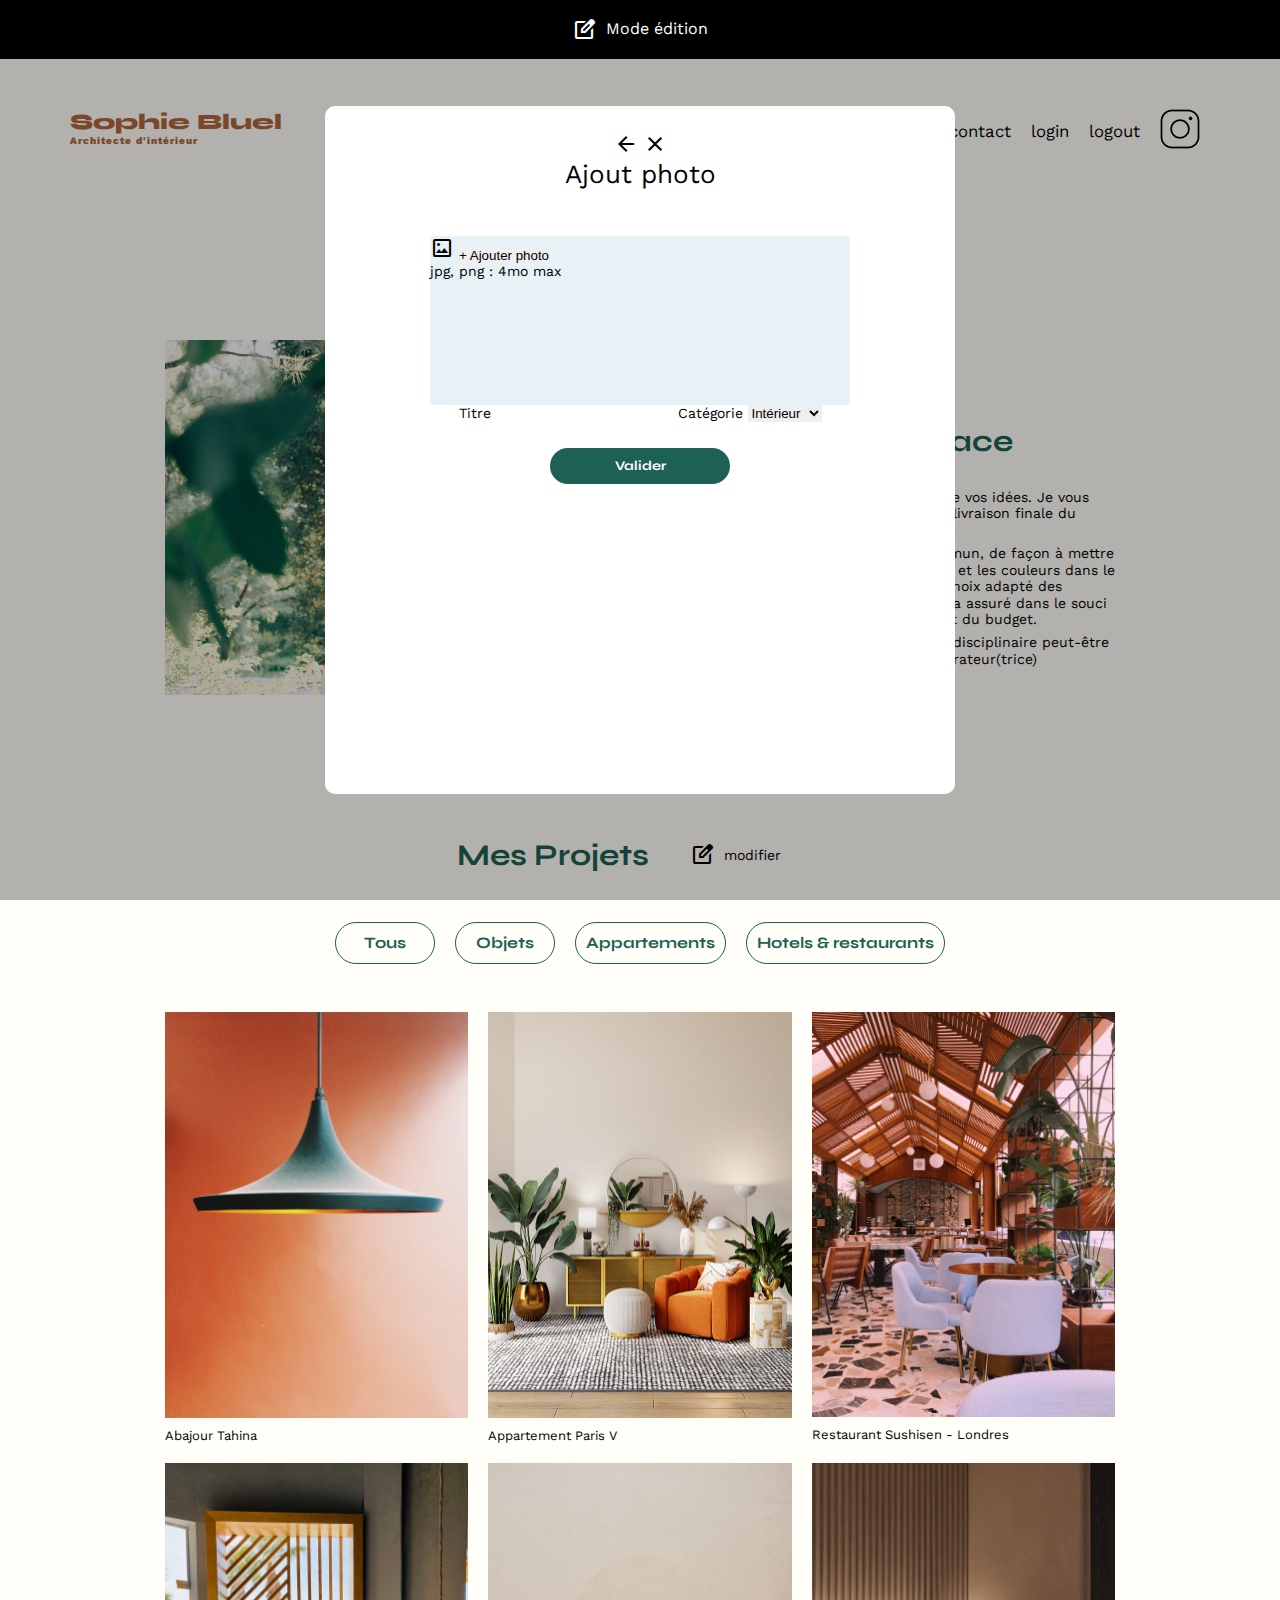
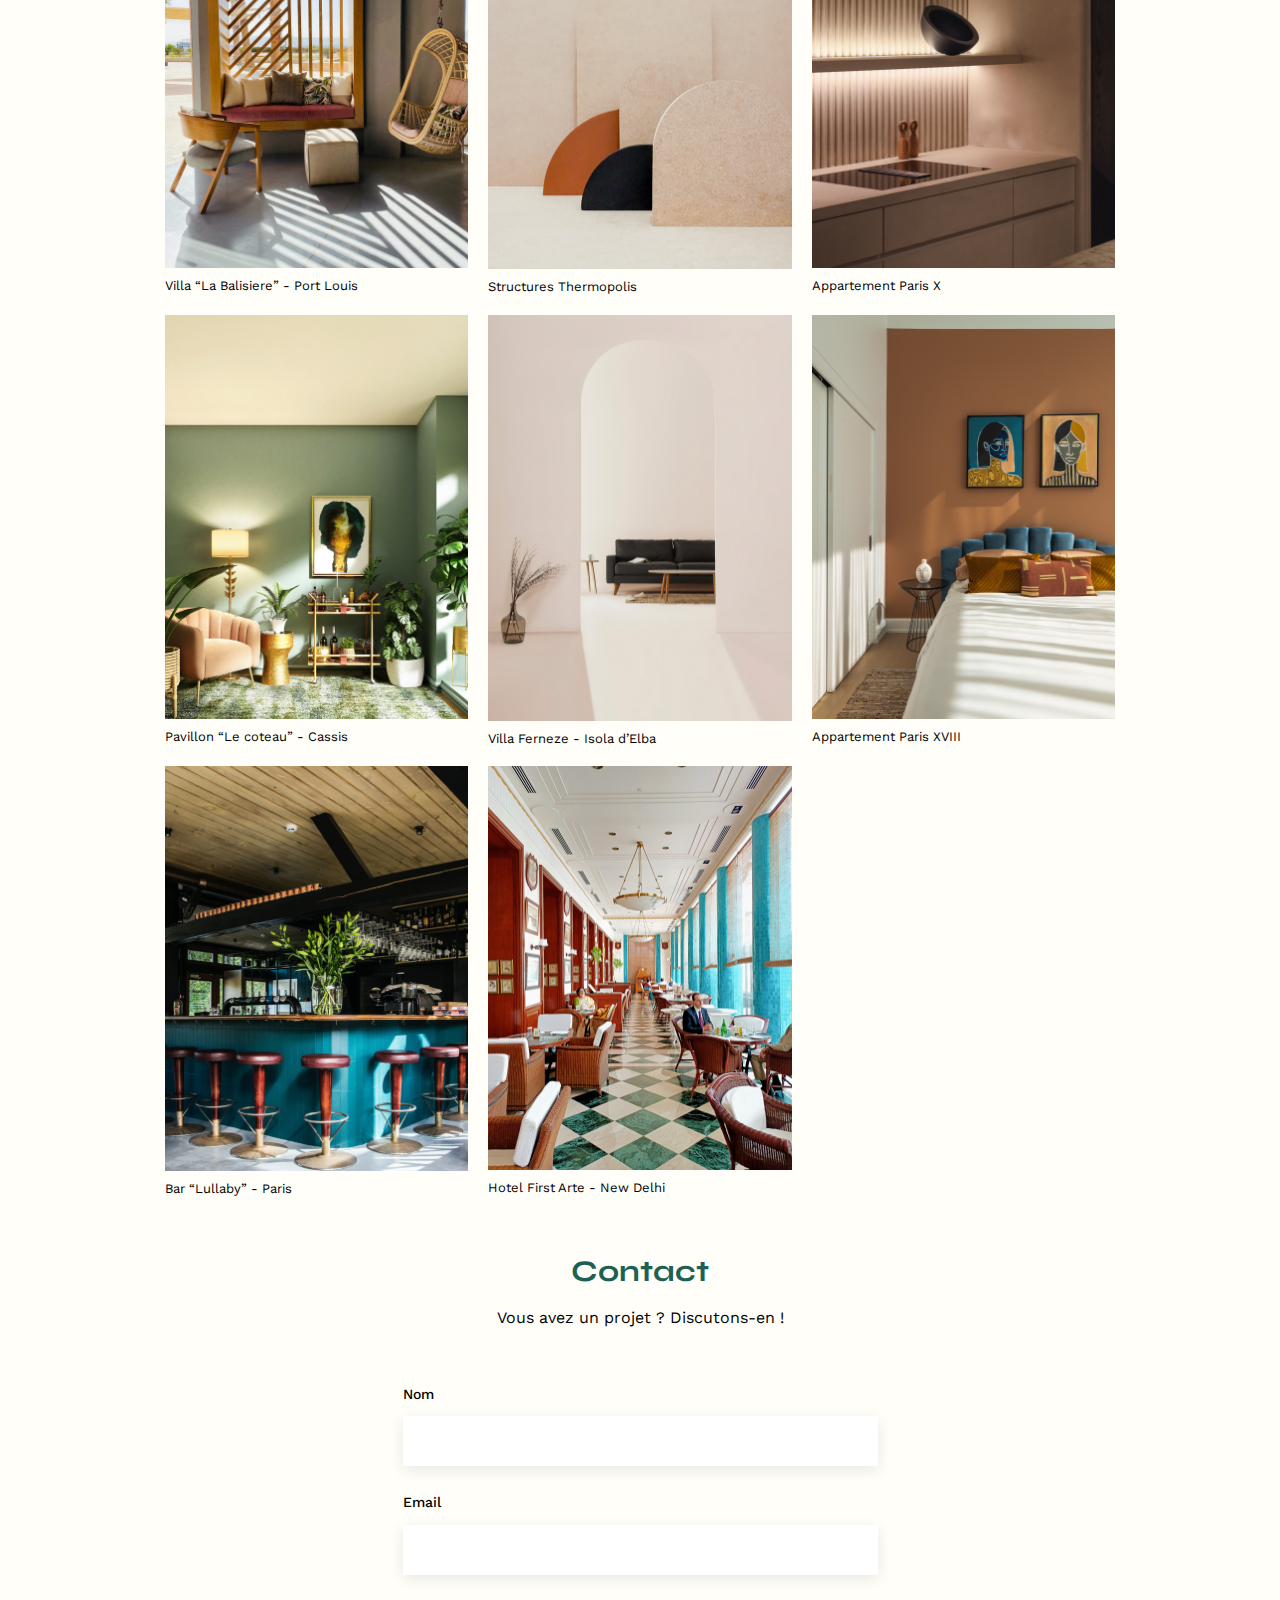
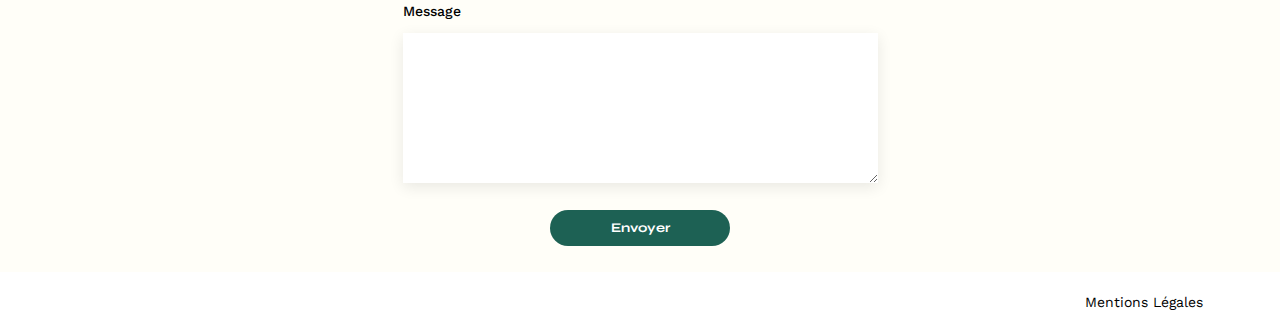
==== FrontEnd/index.html @ 37e657a3 "update html architecture with some css" ====
<!DOCTYPE html>
<html lang="fr">
  <head>
    <meta charset="UTF-8" />
    <title>Sophie Bluel - Architecte d'intérieur</title>
    <meta name="viewport" content="width=device-width, initial-scale=1.0" />
    <link rel="preconnect" href="https://fonts.googleapis.com" />
    <link rel="preconnect" href="https://fonts.gstatic.com" crossorigin />
    <head>
      <link
        href="https://fonts.googleapis.com/css2?family=Material+Symbols+Outlined"
        rel="stylesheet"
      />
    </head>

    <link
      href="https://fonts.googleapis.com/css2?family=Syne:wght@700;800&family=Work+Sans&display=swap"
      rel="stylesheet"
    />

    <meta name="description" content="" />
    <link rel="stylesheet" href="./assets/css/index.css" />
    <script src="./assets/js/app.js" defer></script>
  </head>
  <body>
    <div class="login barModeUpdate">
      <span class="material-symbols-outlined"> edit_square </span>
      <p>Mode édition</p>
    </div>
    <header>
      <h1>Sophie Bluel <span>Architecte d'intérieur</span></h1>
      <nav>
        <ul>
          <li><a href="#portfolio">projets</a></li>
          <li><a href="#contact">contact</a></li>
          <li><a href="/login.html">login</a></li>
          <li class="login"><a href="#">logout</a></li>
          <li><img src="./assets/icons/instagram.png" alt="Instagram" /></li>
        </ul>
      </nav>
    </header>

    <main>
      <section id="introduction">
        <figure>
          <img src="./assets/images/sophie-bluel.png" alt="" />
        </figure>
        <article>
          <h2>Designer d'espace</h2>
          <p>
            Je raconte votre histoire, je valorise vos idées. Je vous accompagne
            de la conception à la livraison finale du chantier.
          </p>
          <p>
            Chaque projet sera étudié en commun, de façon à mettre en valeur les
            volumes, les matières et les couleurs dans le respect de l’esprit
            des lieux et le choix adapté des matériaux. Le suivi du chantier
            sera assuré dans le souci du détail, le respect du planning et du
            budget.
          </p>
          <p>
            En cas de besoin, une équipe pluridisciplinaire peut-être constituée
            : architecte DPLG, décorateur(trice)
          </p>
        </article>
      </section>
      <section id="portfolio">
        <div class="portfolioTitle">
          <h2>Mes Projets</h2>
          <span class="material-symbols-outlined login"> edit_square </span>
          <p class="editProject login">modifier</p>
        </div>
        <div class="filterContainer">
          <button class="btn">Tous</button>
          <button class="btn">Objets</button>
          <button class="btn">Appartements</button>
          <button class="btn">Hotels & restaurants</button>
        </div>
        <div class="gallery">
          <div class="galleryCard">
            <figure>
              <img
                src="assets/images/abajour-tahina.png"
                alt="Abajour Tahina"
              />
              <figcaption>Abajour Tahina</figcaption>
            </figure>
          </div>
          <div class="galleryCard">
            <figure>
              <img
                src="assets/images/appartement-paris-v.png"
                alt="Appartement Paris V"
              />
              <figcaption>Appartement Paris V</figcaption>
            </figure>
          </div>
          <div class="galleryCard">
            <figure>
              <img
                src="assets/images/restaurant-sushisen-londres.png"
                alt="Restaurant Sushisen - Londres"
              />
              <figcaption>Restaurant Sushisen - Londres</figcaption>
            </figure>
          </div>
          <div class="galleryCard">
            <figure>
              <img
                src="assets/images/la-balisiere.png"
                alt="Villa “La Balisiere” - Port Louis"
              />
              <figcaption>Villa “La Balisiere” - Port Louis</figcaption>
            </figure>
          </div>
          <div class="galleryCard">
            <figure>
              <img
                src="assets/images/structures-thermopolis.png"
                alt="Structures Thermopolis"
              />
              <figcaption>Structures Thermopolis</figcaption>
            </figure>
          </div>
          <div class="galleryCard">
            <figure>
              <img
                src="assets/images/appartement-paris-x.png"
                alt="Appartement Paris X"
              />
              <figcaption>Appartement Paris X</figcaption>
            </figure>
          </div>
          <div class="galleryCard">
            <figure>
              <img
                src="assets/images/le-coteau-cassis.png"
                alt="Pavillon “Le coteau” - Cassis"
              />
              <figcaption>Pavillon “Le coteau” - Cassis</figcaption>
            </figure>
          </div>
          <div class="galleryCard">
            <figure>
              <img
                src="assets/images/villa-ferneze.png"
                alt="Villa Ferneze - Isola d’Elba"
              />
              <figcaption>Villa Ferneze - Isola d’Elba</figcaption>
            </figure>
          </div>
          <div class="galleryCard">
            <figure>
              <img
                src="assets/images/appartement-paris-xviii.png"
                alt="Appartement Paris XVIII"
              />
              <figcaption>Appartement Paris XVIII</figcaption>
            </figure>
          </div>
          <div class="galleryCard">
            <figure>
              <img
                src="assets/images/bar-lullaby-paris.png"
                alt="Bar “Lullaby” - Paris"
              />
              <figcaption>Bar “Lullaby” - Paris</figcaption>
            </figure>
          </div>
          <div class="galleryCard">
            <figure>
              <img
                src="assets/images/hotel-first-arte-new-delhi.png"
                alt="Hotel First Arte - New Delhi"
              />
              <figcaption>Hotel First Arte - New Delhi</figcaption>
            </figure>
          </div>
        </div>
      </section>
      <section id="contact">
        <h2>Contact</h2>
        <p>Vous avez un projet ? Discutons-en !</p>
        <form action="#" method="post">
          <label for="name">Nom</label>
          <input type="text" name="name" id="name" />
          <label for="email">Email</label>
          <input type="email" name="email" id="email" />
          <label for="message">Message</label>
          <textarea name="message" id="message" cols="30" rows="10"></textarea>
          <button type="submit" class="btnPrimary">Envoyer</button>
        </form>
      </section>

      <div class="modal">
        <!--  
        <div class="showData">
          <span class="material-symbols-outlined closeIcon"> close </span>
          <h2>Galerie photo</h2>
          <div class="projectImgContainer">
            <div class="project">
              <img
                src="assets/images/abajour-tahina.png"
                alt="Abajour Tahina"
              />
              <span class="material-symbols-outlined deleteIcon"> delete </span>
            </div>
            <div class="project">
              <img
                src="assets/images/appartement-paris-v.png"
                alt="Abajour Tahina"
              />
              <span class="material-symbols-outlined deleteIcon"> delete </span>
            </div>
            <div class="project">
              <img
                src="assets/images/appartement-paris-x.png"
                alt="Abajour Tahina"
              />
              <span class="material-symbols-outlined deleteIcon"> delete </span>
            </div>
            <div class="project">
              <img
                src="assets/images/appartement-paris-xviii.png"
                alt="Abajour Tahina"
              />
              <span class="material-symbols-outlined deleteIcon"> delete </span>
            </div>
            <div class="project">
              <img
                src="assets/images/bar-lullaby-paris.png"
                alt="Abajour Tahina"
              />
              <span class="material-symbols-outlined deleteIcon"> delete </span>
            </div>
            <div class="project">
              <img
                src="assets/images/hotel-first-arte-new-delhi.png"
                alt="Abajour Tahina"
              />
              <span class="material-symbols-outlined deleteIcon"> delete </span>
            </div>
            <div class="project">
              <img
                src="assets/images/le-coteau-cassis.png"
                alt="Abajour Tahina"
              />
              <span class="material-symbols-outlined deleteIcon"> delete </span>
            </div>
            <div class="project">
              <img
                src="assets/images/restaurant-sushisen-londres.png"
                alt="Abajour Tahina"
              />
              <span class="material-symbols-outlined deleteIcon"> delete </span>
            </div>
            <div class="project">
              <img
                src="assets/images/structures-thermopolis.png"
                alt="Abajour Tahina"
              />
              <span class="material-symbols-outlined deleteIcon"> delete </span>
            </div>
         
            <div class="project">
              <img
                src="assets/images/villa-ferneze.png"
                alt="Abajour Tahina"
              />
              <span class="material-symbols-outlined deleteIcon"> delete </span>
            </div>
            <div class="project">
              <img
                src="assets/images/la-balisiere.png"
                alt="Abajour Tahina"
              />
              <span class="material-symbols-outlined deleteIcon"> delete </span>
            </div>
       
         
       
       


          </div>
          <button class="btnPrimary">Ajouter une photo</button>

        </div>
        -->
        <div class="showData">
          <div class="iconContainer">
            <span class="material-symbols-outlined"> arrow_back </span>
            <span class="material-symbols-outlined closeIcon"> close </span>
          </div>
          <h2>Ajout photo</h2>
          <div class="photoUpload">
            <span class="material-symbols-outlined"> imagesmode </span>
            <button type="button">+ Ajouter photo</button>
            <p>jpg, png : 4mo max</p>
          </div>
          <form action="#">
            <label for="title">Titre</label>
            <input type="text" name="title" id="title" />
            <label for="category">Catégorie</label>
            <select name="category" id="category">
              <option value="interieur">Intérieur</option>
              <option value="exterieur">Extérieur</option>
            </select>
          </form>

          <button class="btnPrimary">Valider</button>
        </div>
      </div>
    </main>

    <footer>
      <nav>
        <ul>
          <li>Mentions Légales</li>
        </ul>
      </nav>
    </footer>
  </body>
</html>
---- FrontEnd/assets/css/index.css ----
* {
  box-sizing: border-box;
  margin: 0;
  padding: 0;
  text-decoration: none;
  border: none;
}

/* Style de scrollbar */
::-webkit-scrollbar {
  width: 10px;
  height: 10px;
}

::-webkit-scrollbar-thumb {
  background: #929496;
  border-radius: 10px;
}

::-webkit-scrollbar-thumb:hover {
  background: #6e7072;
}

html {
  scroll-behavior: smooth;
  background-color: #fffef8;
}

a {
  color: black;
}

a,
button,
li,
.editProject,
.closeIcon,
.deleteIcon,
input[type="button"],
input[type="submit"] {
  cursor: pointer;
}

ol,
ul {
  list-style: none;
}

body {
  max-width: 1440px;
  font-family: "Work Sans";
  font-size: 14px;
  display: flex;
  justify-content: space-between;
  flex-direction: column;
  align-items: center;
  max-width: 100vw;
  overflow-x: hidden;
}

.barModeUpdate {
  width: 1440px;
  background-color: black;
  height: 59px;
  color: white;
  display: flex;
  align-items: center;
  justify-content: center;
  gap: 10px;
  position: relative;
  z-index: 101;
}

.barModeUpdate p {
  font-size: 16px;
  font-weight: 400;
  line-height: 18.77px;
}

header {
  max-width: 1140px;
  width: 100%;
  height: 42px;
  display: flex;
  justify-content: space-between;
  margin: 50px auto;
}

header h1 {
  display: flex;
  flex-direction: column;
  font-family: "Syne";
  font-size: 22px;
  font-weight: 800;
  color: #b1663c;
}

header h1 > span {
  font-family: "Work Sans";
  font-size: 10px;
  letter-spacing: 0.1em;
}

h2 {
  font-family: "Syne";
  font-weight: 700;
  font-size: 30px;
  color: #1d6154;
}

header nav ul {
  display: flex;
  align-items: center;
  list-style-type: none;
}

header nav li {
  padding: 0 10px;
  font-size: 1.2em;
}

li:hover {
  color: #b1663c;
}

main {
  max-width: 950px;
  margin: 0 auto;
  margin-top: 139px;
}

#introduction {
  display: flex;
  justify-content: space-between;
  align-items: center;
  gap: 20px;
}

#introduction figure {
  width: 474px;
}

#introduction img {
  width: 100%;
}

#introduction article {
  max-width: 404px;
  height: 192px;
}

#introduction h2 {
  margin-bottom: 1em;
}

#introduction p {
  margin-bottom: 0.5em;
  font-size: 14px;
  font-weight: 400;
  line-height: 16.42px;
}

#portfolio {
  margin-top: 139px;
}

.portfolioTitle {
  display: flex;
  justify-content: center;
  align-items: center;
  gap: 10px;
  margin-bottom: 51px;
}

.portfolioTitle p {
  font-size: 14px;
  font-weight: 400;
  line-height: 16.42px;
  width: 100px;
  height: max-content;
}

.portfolioTitle span {
  margin-left: 31px;
}

#portfolio h2 {
  text-align: center;
}

.filterContainer {
  width: 100%;
  height: 38px;
  margin-bottom: 50px;
  display: flex;
  justify-content: center;
  align-items: center;
}

.btn {
  min-width: 100px;
  min-height: 100%;
  padding: 10px;
  margin: 0 10px;
  border-radius: 60px;
  border: 1px solid #1d6154;
  background-color: transparent;
  color: #1d6154;
  font-family: Syne;
  font-size: 16px;
  font-weight: 700;
  line-height: 19.2px;
  transition: all 0.3s ease;
}

.btn:hover {
  background-color: #1d6154;
  color: white;
}

.gallery {
  width: 100%;
  display: flex;
  justify-content: flex-start;
  flex-wrap: wrap;
  gap: 20px;
}

.galleryCard {
  max-width: calc((100% - 40px) / 3);
  height: 100%;
  flex: 1 1 1;
}

.galleryCard figcaption {
  font-size: 13px;
  font-weight: 400;
  line-height: 15.25px;
  text-align: left;
  margin-top: 7px;
}

.gallery img {
  width: 100%;
  height: 100%;
}

#contact {
  width: 50%;
  margin: 0px auto;
  margin-top: 57px;
}

#contact > * {
  text-align: center;
}

#contact h2 {
  margin-bottom: 20px;
}

#contact p {
  font-size: 16px;
  font-weight: 400;
  line-height: 18.77px;
}

#contact form {
  text-align: left;
  margin-top: 30px;
  display: flex;
  flex-direction: column;
}

#contact input {
  height: 50px;
  font-size: 1.2em;
  border: none;
  box-shadow: 0px 4px 14px rgba(0, 0, 0, 0.09);
}

#contact label {
  margin: 2em 0 1em 0;
  font-size: 14px;
  font-weight: 500;
  line-height: 16.42px;
}

#contact textarea {
  border: none;
  box-shadow: 0px 4px 14px rgba(0, 0, 0, 0.09);
}

.btnPrimary {
  font-family: "Syne";
  font-weight: 700;
  color: white;
  background-color: #1d6154;
  margin: 2em auto;
  width: 180px;
  height: 36px;
  text-align: center;
  border-radius: 60px;
}

.btnPrimary:hover {
  background-color: #0e2f28;
}

.modal {
  position: fixed;
  top: 0;
  left: 0;
  width: 100%;
  height: 100%;
  display: flex;
  justify-content: center;
  align-items: center;
  background: #0000004d;
  z-index: 100;
}

.showData {
  padding: 26px 30px;
  width: 630px;
  height: 688px;
  border-radius: 10px;
  background: #ffffff;
  display: flex;
  flex-direction: column;
  align-items: center;
}

.showData .closeIcon {
  align-self: flex-end;
  transition: all 0.3s ease;
}

.showData .closeIcon:hover {
  color: red;
  scale: 1.2;
}

.showData h2 {
  font-family: "Work Sans";
  font-size: 26px;
  font-weight: 400;
  line-height: 30.5px;
  color: #000000;
  margin-bottom: 46px;
}

.projectImgContainer {
  padding: 10px;
  max-width: 420px;
  height: 70%;
  display: flex;
  flex-wrap: wrap;
  gap: 9px;
  overflow-y: scroll;
  border-bottom: 1px solid #b3b3b3;
  padding-bottom: 38px;
}

.project {
  flex: 1 1 calc((100% - 36px) / 5);
  max-width: 76px;
  min-width: 65px;
  height: 102px;
  margin-bottom: 29px;
  position: relative;
}

.project img {
  width: 100%;
  height: 100%;

  object-fit: cover;
}

.deleteIcon {
  position: absolute;
  top: 6px;
  right: 5px;
  background-color: black;
  color: white;
  border-radius: 2px;
}

.deleteIcon:hover {
  color: red;
}
.photoUpload {
  width: 420px;
  height: 169px;
  border-radius: 3px;
  background: #e8f1f6;
}













footer {
  max-width: 1440px;
  width: 100%;
  height: 60px;
  background-color: #ffffff;
}

footer nav {
  width: 100%;
  height: 100%;
  display: flex;
  align-items: center;
}

footer nav ul {
  width: 100%;
}

footer nav ul li {
  float: right;
  margin-right: 6%;
  text-align: center;
}

/* media */
@media (max-width: 830px) {
  #introduction {
    justify-content: center;
    align-items: center;
    flex-direction: column;
  }

  #introduction figure {
    width: 70%;
  }

  #introduction article {
    width: 70%;
    height: 100%;
  }
}

@media (max-width: 650px) {
  .filterContainer {
    height: 100%;
    flex-wrap: wrap;
    justify-content: center;
    gap: 10px;
  }

  .btn {
    width: 200px;
  }

  .gallery {
    justify-content: center;
  }

  .galleryCard {
    max-width: 60%;
    min-width: 60%;
  }
}

@media (max-width: 370px) {
  .galleryCard {
    max-width: 80%;
    min-width: 80%;
  }
}

/*mode login*/
.login {
  display: none;
  display: flex;
}
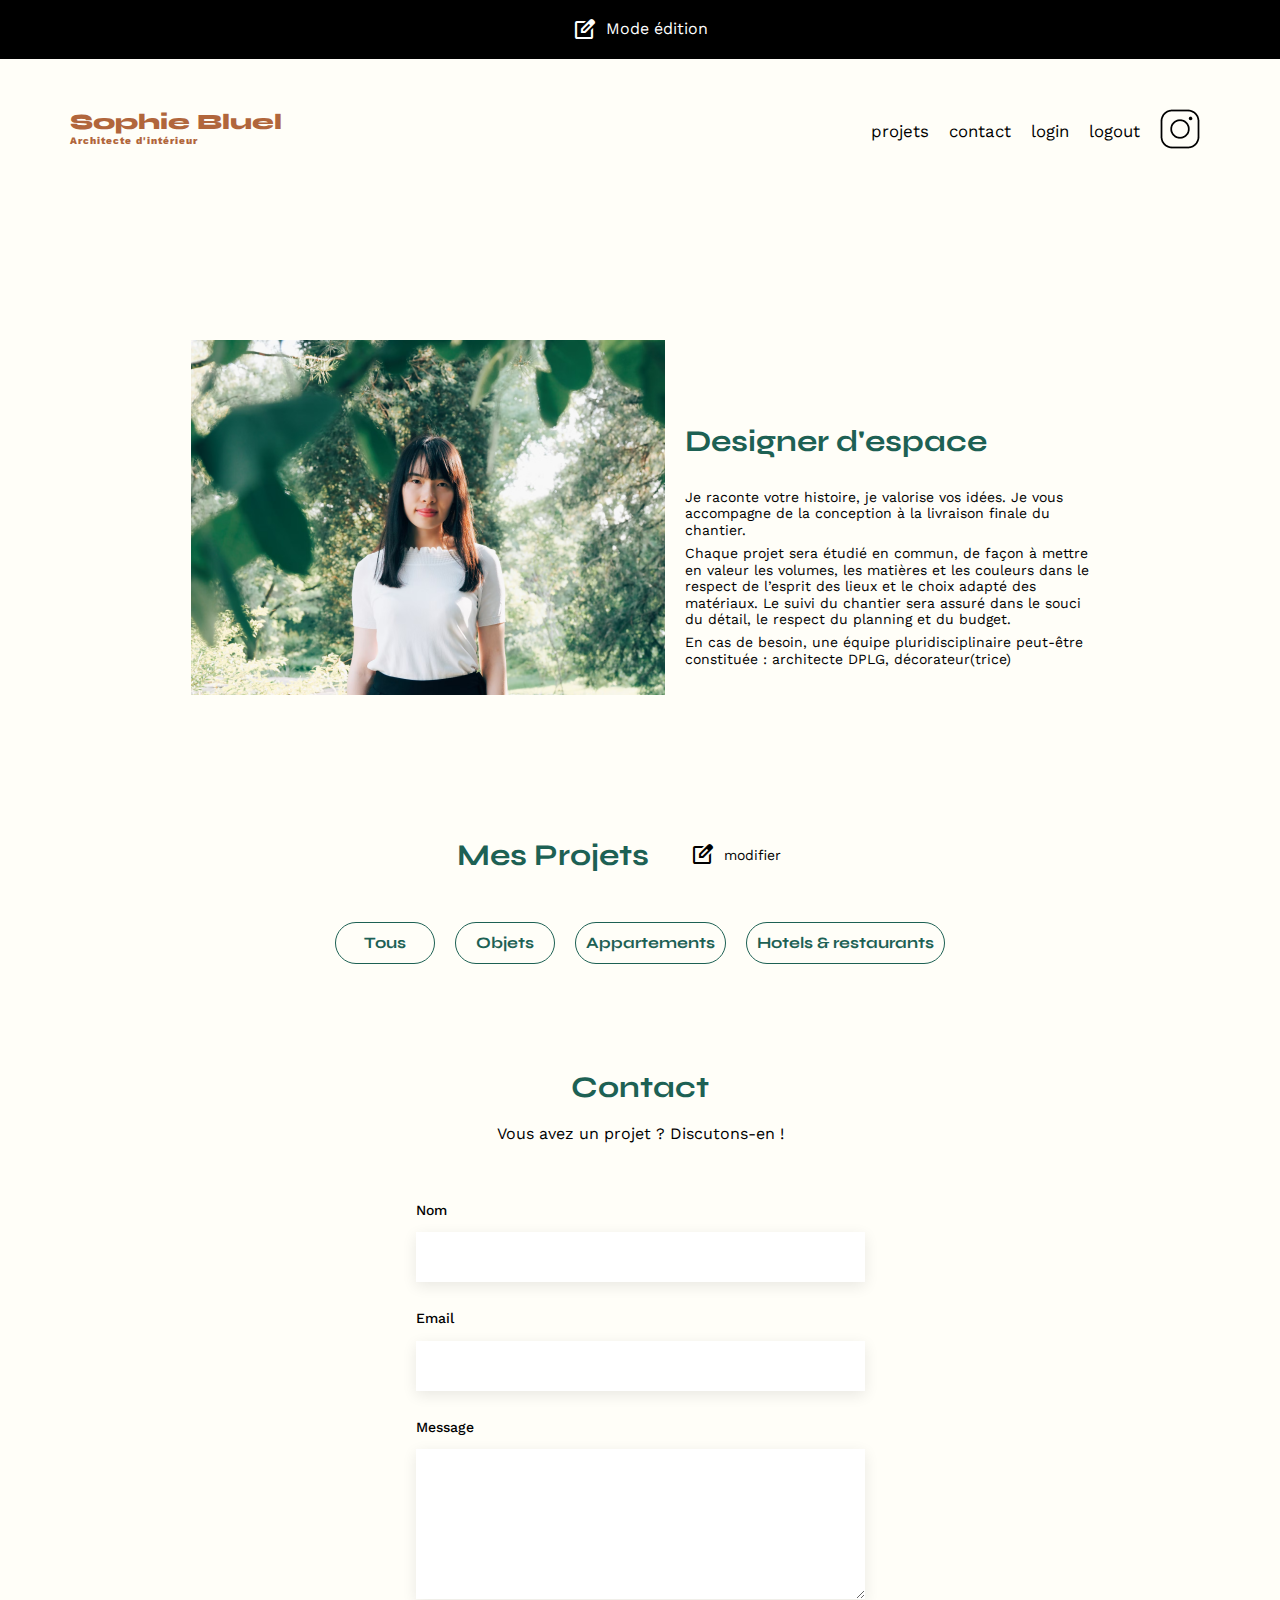
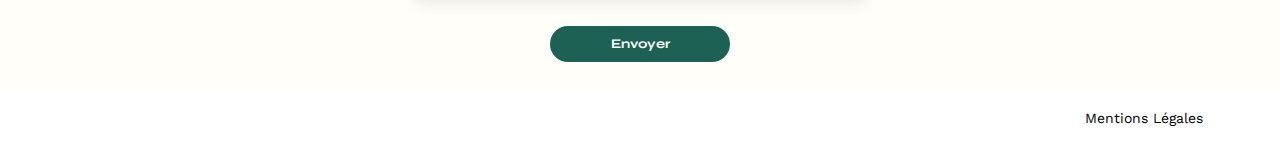
==== commit a256de18: "Completed HTML and CSS architecture - implemented dynamic project display on the homepage" ====
--- a/FrontEnd/index.html
+++ b/FrontEnd/index.html
@@ -6,12 +6,11 @@
     <meta name="viewport" content="width=device-width, initial-scale=1.0" />
     <link rel="preconnect" href="https://fonts.googleapis.com" />
     <link rel="preconnect" href="https://fonts.gstatic.com" crossorigin />
-    <head>
-      <link
-        href="https://fonts.googleapis.com/css2?family=Material+Symbols+Outlined"
-        rel="stylesheet"
-      />
-    </head>
+
+    <link
+      href="https://fonts.googleapis.com/css2?family=Material+Symbols+Outlined"
+      rel="stylesheet"
+    />
 
     <link
       href="https://fonts.googleapis.com/css2?family=Syne:wght@700;800&family=Work+Sans&display=swap"
@@ -19,9 +18,10 @@
     />
 
     <meta name="description" content="" />
-    <link rel="stylesheet" href="./assets/css/index.css" />
-    <script src="./assets/js/app.js" defer></script>
+    <link rel="stylesheet" href="./css/index.css" />
+    <script src="./js/app.js" defer></script>
   </head>
+
   <body>
     <div class="login barModeUpdate">
       <span class="material-symbols-outlined"> edit_square </span>
@@ -76,107 +76,7 @@
           <button class="btn">Appartements</button>
           <button class="btn">Hotels & restaurants</button>
         </div>
-        <div class="gallery">
-          <div class="galleryCard">
-            <figure>
-              <img
-                src="assets/images/abajour-tahina.png"
-                alt="Abajour Tahina"
-              />
-              <figcaption>Abajour Tahina</figcaption>
-            </figure>
-          </div>
-          <div class="galleryCard">
-            <figure>
-              <img
-                src="assets/images/appartement-paris-v.png"
-                alt="Appartement Paris V"
-              />
-              <figcaption>Appartement Paris V</figcaption>
-            </figure>
-          </div>
-          <div class="galleryCard">
-            <figure>
-              <img
-                src="assets/images/restaurant-sushisen-londres.png"
-                alt="Restaurant Sushisen - Londres"
-              />
-              <figcaption>Restaurant Sushisen - Londres</figcaption>
-            </figure>
-          </div>
-          <div class="galleryCard">
-            <figure>
-              <img
-                src="assets/images/la-balisiere.png"
-                alt="Villa “La Balisiere” - Port Louis"
-              />
-              <figcaption>Villa “La Balisiere” - Port Louis</figcaption>
-            </figure>
-          </div>
-          <div class="galleryCard">
-            <figure>
-              <img
-                src="assets/images/structures-thermopolis.png"
-                alt="Structures Thermopolis"
-              />
-              <figcaption>Structures Thermopolis</figcaption>
-            </figure>
-          </div>
-          <div class="galleryCard">
-            <figure>
-              <img
-                src="assets/images/appartement-paris-x.png"
-                alt="Appartement Paris X"
-              />
-              <figcaption>Appartement Paris X</figcaption>
-            </figure>
-          </div>
-          <div class="galleryCard">
-            <figure>
-              <img
-                src="assets/images/le-coteau-cassis.png"
-                alt="Pavillon “Le coteau” - Cassis"
-              />
-              <figcaption>Pavillon “Le coteau” - Cassis</figcaption>
-            </figure>
-          </div>
-          <div class="galleryCard">
-            <figure>
-              <img
-                src="assets/images/villa-ferneze.png"
-                alt="Villa Ferneze - Isola d’Elba"
-              />
-              <figcaption>Villa Ferneze - Isola d’Elba</figcaption>
-            </figure>
-          </div>
-          <div class="galleryCard">
-            <figure>
-              <img
-                src="assets/images/appartement-paris-xviii.png"
-                alt="Appartement Paris XVIII"
-              />
-              <figcaption>Appartement Paris XVIII</figcaption>
-            </figure>
-          </div>
-          <div class="galleryCard">
-            <figure>
-              <img
-                src="assets/images/bar-lullaby-paris.png"
-                alt="Bar “Lullaby” - Paris"
-              />
-              <figcaption>Bar “Lullaby” - Paris</figcaption>
-            </figure>
-          </div>
-          <div class="galleryCard">
-            <figure>
-              <img
-                src="assets/images/hotel-first-arte-new-delhi.png"
-                alt="Hotel First Arte - New Delhi"
-              />
-              <figcaption>Hotel First Arte - New Delhi</figcaption>
-            </figure>
-          </div>
-        </div>
+        <div class="gallery"></div>
       </section>
       <section id="contact">
         <h2>Contact</h2>
@@ -194,6 +94,7 @@
 
       <div class="modal">
         <!--  
+          
         <div class="showData">
           <span class="material-symbols-outlined closeIcon"> close </span>
           <h2>Galerie photo</h2>
@@ -287,18 +188,23 @@
 
         </div>
         -->
+
+        <!-- AJOUT PHOTO -->
         <div class="showData">
           <div class="iconContainer">
-            <span class="material-symbols-outlined"> arrow_back </span>
+            <span class="material-symbols-outlined backIcon"> arrow_back </span>
             <span class="material-symbols-outlined closeIcon"> close </span>
           </div>
           <h2>Ajout photo</h2>
           <div class="photoUpload">
-            <span class="material-symbols-outlined"> imagesmode </span>
+            <span class="material-symbols-outlined imagesMode">
+              imagesmode
+            </span>
             <button type="button">+ Ajouter photo</button>
             <p>jpg, png : 4mo max</p>
+            <img src="./assets/images/appartement-paris-v.png" alt="" />
           </div>
-          <form action="#">
+          <form action="#" class="addTxtPhoto">
             <label for="title">Titre</label>
             <input type="text" name="title" id="title" />
             <label for="category">Catégorie</label>
@@ -308,7 +214,7 @@
             </select>
           </form>
 
-          <button class="btnPrimary">Valider</button>
+          <button class="btnPrimary addPhoto">Valider</button>
         </div>
       </div>
     </main>
--- a/FrontEnd/css/index.css
+++ b/FrontEnd/css/index.css
@@ -0,0 +1,564 @@
+* {
+  box-sizing: border-box;
+  margin: 0;
+  padding: 0;
+  text-decoration: none;
+  border: none;
+}
+
+/* Style de scrollbar */
+::-webkit-scrollbar {
+  width: 10px;
+  height: 10px;
+}
+
+::-webkit-scrollbar-thumb {
+  background: #929496;
+  border-radius: 10px;
+}
+
+::-webkit-scrollbar-thumb:hover {
+  background: #6e7072;
+}
+
+html {
+  scroll-behavior: smooth;
+  background-color: #fffef8;
+}
+
+a {
+  color: black;
+}
+
+a,
+button,
+li,
+.editProject,
+.closeIcon,
+.deleteIcon,
+.backIcon,
+input[type="button"],
+input[type="submit"] {
+  transition: all 0.3s ease;
+  cursor: pointer;
+}
+
+ol,
+ul {
+  list-style: none;
+}
+
+body {
+  max-width: 1440px;
+  font-family: "Work Sans";
+  font-size: 14px;
+  display: flex;
+  justify-content: space-between;
+  flex-direction: column;
+  align-items: center;
+  max-width: 100vw;
+  overflow-x: hidden;
+}
+
+.barModeUpdate {
+  width: 1440px;
+  background-color: black;
+  height: 59px;
+  color: white;
+  display: flex;
+  align-items: center;
+  justify-content: center;
+  gap: 10px;
+  position: relative;
+  z-index: 101;
+}
+
+.barModeUpdate p {
+  font-size: 16px;
+  font-weight: 400;
+  line-height: 18.77px;
+}
+
+header {
+  max-width: 1140px;
+  width: 100%;
+  height: 42px;
+  display: flex;
+  justify-content: space-between;
+  margin: 50px auto;
+}
+
+header h1 {
+  display: flex;
+  flex-direction: column;
+  font-family: "Syne";
+  font-size: 22px;
+  font-weight: 800;
+  color: #b1663c;
+}
+
+header h1 > span {
+  font-family: "Work Sans";
+  font-size: 10px;
+  letter-spacing: 0.1em;
+}
+
+h2 {
+  font-family: "Syne";
+  font-weight: 700;
+  font-size: 30px;
+  color: #1d6154;
+}
+
+header nav ul {
+  display: flex;
+  align-items: center;
+  list-style-type: none;
+}
+
+header nav li {
+  padding: 0 10px;
+  font-size: 1.2em;
+}
+
+li:hover {
+  color: #b1663c;
+}
+
+main {
+  max-width: 950px;
+  margin: 0 auto;
+  margin-top: 139px;
+}
+
+#introduction {
+  display: flex;
+  justify-content: space-between;
+  align-items: center;
+  gap: 20px;
+}
+
+#introduction figure {
+  width: 474px;
+}
+
+#introduction img {
+  width: 100%;
+}
+
+#introduction article {
+  max-width: 404px;
+  height: 192px;
+}
+
+#introduction h2 {
+  margin-bottom: 1em;
+}
+
+#introduction p {
+  margin-bottom: 0.5em;
+  font-size: 14px;
+  font-weight: 400;
+  line-height: 16.42px;
+}
+
+#portfolio {
+  margin-top: 139px;
+}
+
+.portfolioTitle {
+  display: flex;
+  justify-content: center;
+  align-items: center;
+  gap: 10px;
+  margin-bottom: 51px;
+}
+
+.portfolioTitle p {
+  font-size: 14px;
+  font-weight: 400;
+  line-height: 16.42px;
+  width: 100px;
+  height: max-content;
+}
+
+.portfolioTitle span {
+  margin-left: 31px;
+}
+
+#portfolio h2 {
+  text-align: center;
+}
+
+.filterContainer {
+  width: 100%;
+  height: 38px;
+  margin-bottom: 50px;
+  display: flex;
+  justify-content: center;
+  align-items: center;
+}
+
+.btn {
+  min-width: 100px;
+  min-height: 100%;
+  padding: 10px;
+  margin: 0 10px;
+  border-radius: 60px;
+  border: 1px solid #1d6154;
+  background-color: transparent;
+  color: #1d6154;
+  font-family: Syne;
+  font-size: 16px;
+  font-weight: 700;
+  line-height: 19.2px;
+  transition: all 0.3s ease;
+}
+
+.btn:hover {
+  background-color: #1d6154;
+  color: white;
+}
+
+.gallery {
+  width: 100%;
+  display: flex;
+  justify-content: flex-start;
+  flex-wrap: wrap;
+  gap: 20px;
+}
+
+.galleryCard {
+  max-width: calc((100% - 40px) / 3);
+  height: 100%;
+}
+
+.galleryCard figcaption {
+  font-size: 13px;
+  font-weight: 400;
+  line-height: 15.25px;
+  text-align: left;
+  margin-top: 7px;
+}
+
+.gallery img {
+  width: 100%;
+  height: 100%;
+}
+
+#contact {
+  width: 50%;
+  margin: 0px auto;
+  margin-top: 57px;
+}
+
+#contact > * {
+  text-align: center;
+}
+
+#contact h2 {
+  margin-bottom: 20px;
+}
+
+#contact p {
+  font-size: 16px;
+  font-weight: 400;
+  line-height: 18.77px;
+}
+
+#contact form {
+  text-align: left;
+  margin-top: 30px;
+  display: flex;
+  flex-direction: column;
+}
+
+#contact input {
+  height: 50px;
+  font-size: 1.2em;
+  border: none;
+  box-shadow: 0px 4px 14px rgba(0, 0, 0, 0.09);
+}
+
+#contact label {
+  margin: 2em 0 1em 0;
+  font-size: 14px;
+  font-weight: 500;
+  line-height: 16.42px;
+}
+
+#contact textarea {
+  border: none;
+  box-shadow: 0px 4px 14px rgba(0, 0, 0, 0.09);
+}
+
+.btnPrimary {
+  font-family: "Syne";
+  font-weight: 700;
+  color: white;
+  background-color: #1d6154;
+  margin: 2em auto;
+  width: 180px;
+  height: 36px;
+  text-align: center;
+  border-radius: 60px;
+}
+
+.btnPrimary:hover {
+  background-color: #0e2f28;
+}
+
+.modal {
+  position: fixed;
+  top: 0;
+  left: 0;
+  width: 100%;
+  height: 100%;
+  display: flex;
+  justify-content: center;
+  align-items: center;
+  background: #0000004d;
+  z-index: 100;
+  display: none;
+}
+
+.showData {
+  padding: 26px 30px;
+  width: 630px;
+  height: 688px;
+  border-radius: 10px;
+  background: #ffffff;
+  display: flex;
+  flex-direction: column;
+  align-items: center;
+}
+
+.showData .closeIcon {
+  align-self: flex-end;
+  transition: all 0.3s ease;
+}
+
+.showData .closeIcon:hover {
+  color: red;
+  transform: scale(1.2);
+}
+
+.showData h2 {
+  font-family: "Work Sans";
+  font-size: 26px;
+  font-weight: 400;
+  line-height: 30.5px;
+  color: #000000;
+  margin-bottom: 46px;
+}
+
+.projectImgContainer {
+  padding: 10px;
+  max-width: 420px;
+  height: 70%;
+  display: flex;
+  flex-wrap: wrap;
+  gap: 9px;
+  overflow-y: scroll;
+  border-bottom: 1px solid #b3b3b3;
+  padding-bottom: 38px;
+}
+
+.project {
+  flex: 1 1 calc((100% - 36px) / 5);
+  max-width: 76px;
+  min-width: 65px;
+  height: 102px;
+  margin-bottom: 29px;
+  position: relative;
+}
+
+.project img {
+  width: 100%;
+  height: 100%;
+
+  object-fit: cover;
+}
+
+.deleteIcon {
+  position: absolute;
+  top: 6px;
+  right: 5px;
+  background-color: black;
+  color: white;
+  border-radius: 2px;
+}
+
+.deleteIcon:hover {
+  color: red;
+}
+.photoUpload {
+  width: 420px;
+  height: 169px;
+  border-radius: 3px;
+  background: #e8f1f6;
+}
+
+.iconContainer {
+  width: 100%;
+  display: flex;
+  justify-content: space-between;
+  align-items: center;
+}
+
+.backIcon:hover {
+  transform: scale(1.2);
+}
+
+.photoUpload {
+  display: flex;
+  flex-direction: column;
+  justify-content: center;
+  align-items: center;
+  gap: 7px;
+  border-radius: 3px;
+  padding: 20px 0;
+  position: relative;
+}
+
+.photoUpload img {
+  position: absolute;
+  width: 129px;
+  height: 100%;
+}
+
+.photoUpload .imagesMode {
+  font-size: 76px;
+  color: #b9c5cc;
+}
+.photoUpload button {
+  width: 173px;
+  height: 36px;
+  border-radius: 50px;
+  background-color: #cbd6dc;
+  color: #306685;
+  font-family: "Work Sans";
+  font-size: 14px;
+  font-weight: 500;
+  line-height: 16.42px;
+  text-align: center;
+}
+
+.photoUpload p {
+  font-size: 10px;
+  font-weight: 400;
+  line-height: 11.73px;
+  text-align: center;
+  color: #444444;
+}
+
+.addTxtPhoto {
+  margin-top: 30px;
+  max-width: 420px;
+  display: flex;
+  flex-direction: column;
+  padding-bottom: 47px;
+  border-bottom: 1px solid #b3b3b3;
+}
+.addTxtPhoto label {
+  font-size: 14px;
+  font-weight: 500;
+  line-height: 16.42px;
+  margin-bottom: 10px;
+}
+.addTxtPhoto input,
+.addTxtPhoto select {
+  width: 420px;
+  height: 51px;
+  box-shadow: 0px 4px 14px 0px #00000017;
+  margin-bottom: 21px;
+  font-family: "Work Sans";
+  font-size: 14px;
+  font-weight: 400;
+  line-height: 16.42px;
+  padding-left: 17px;
+}
+
+.addPhoto {
+  width: 237px;
+  height: 36px;
+  border-radius: 60px;
+  background: #a7a7a7;
+}
+
+footer {
+  max-width: 1440px;
+  width: 100%;
+  height: 60px;
+  background-color: #ffffff;
+}
+
+footer nav {
+  width: 100%;
+  height: 100%;
+  display: flex;
+  align-items: center;
+}
+
+footer nav ul {
+  width: 100%;
+}
+
+footer nav ul li {
+  float: right;
+  margin-right: 6%;
+  text-align: center;
+}
+
+/* media */
+@media (max-width: 830px) {
+  #introduction {
+    justify-content: center;
+    align-items: center;
+    flex-direction: column;
+  }
+
+  #introduction figure {
+    width: 70%;
+  }
+
+  #introduction article {
+    width: 70%;
+    height: 100%;
+  }
+}
+
+@media (max-width: 650px) {
+  .filterContainer {
+    height: 100%;
+    flex-wrap: wrap;
+    justify-content: center;
+    gap: 10px;
+  }
+
+  .btn {
+    width: 200px;
+  }
+
+  .gallery {
+    justify-content: center;
+  }
+
+  .galleryCard {
+    max-width: 60%;
+    min-width: 60%;
+  }
+}
+
+@media (max-width: 370px) {
+  .galleryCard {
+    max-width: 80%;
+    min-width: 80%;
+  }
+}
+
+/*mode login*/
+.login {
+  display: none;
+  display: flex;
+}
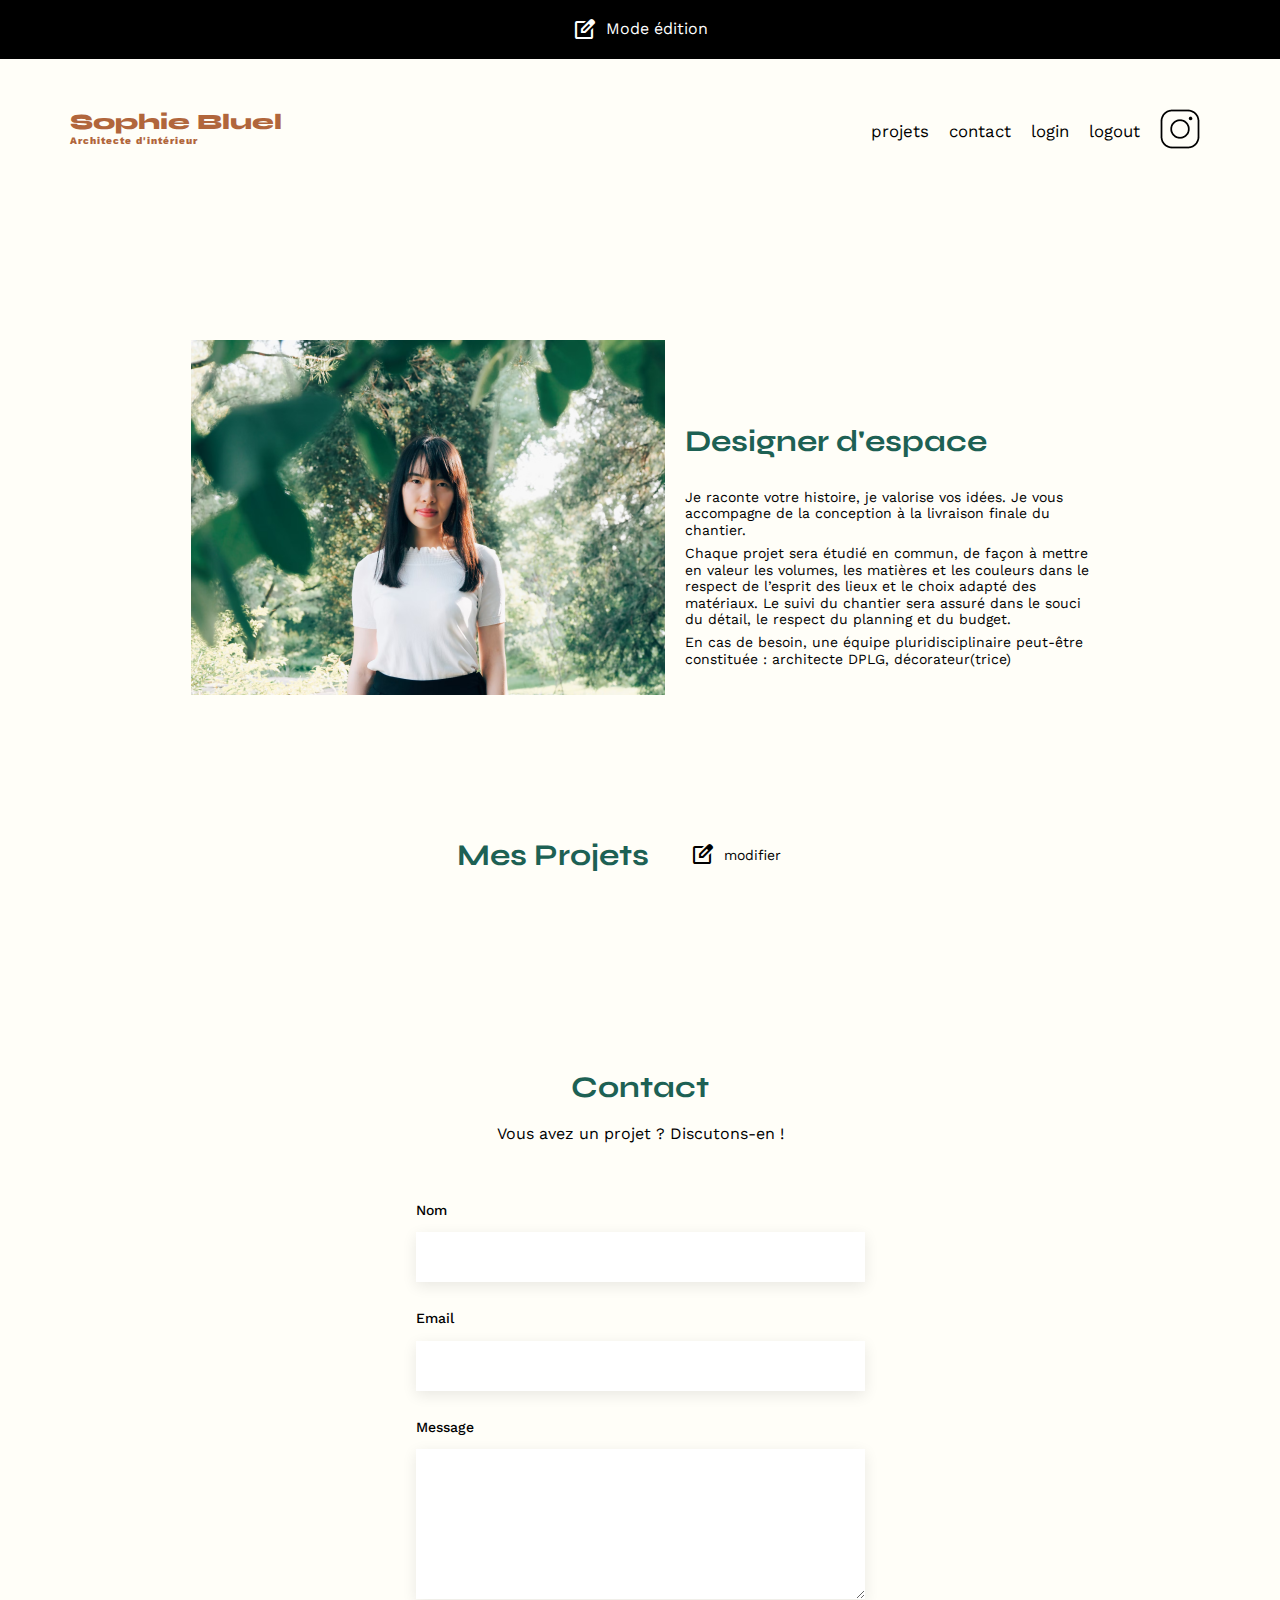
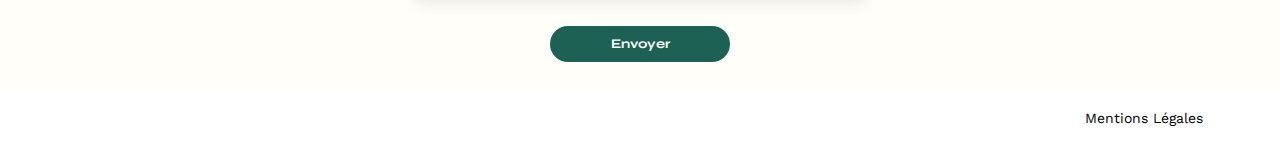
==== commit bb8a937f: "add dynamic button display and implemented functional filtering" ====
--- a/FrontEnd/index.html
+++ b/FrontEnd/index.html
@@ -71,10 +71,7 @@
           <p class="editProject login">modifier</p>
         </div>
         <div class="filterContainer">
-          <button class="btn">Tous</button>
-          <button class="btn">Objets</button>
-          <button class="btn">Appartements</button>
-          <button class="btn">Hotels & restaurants</button>
+        
         </div>
         <div class="gallery"></div>
       </section>
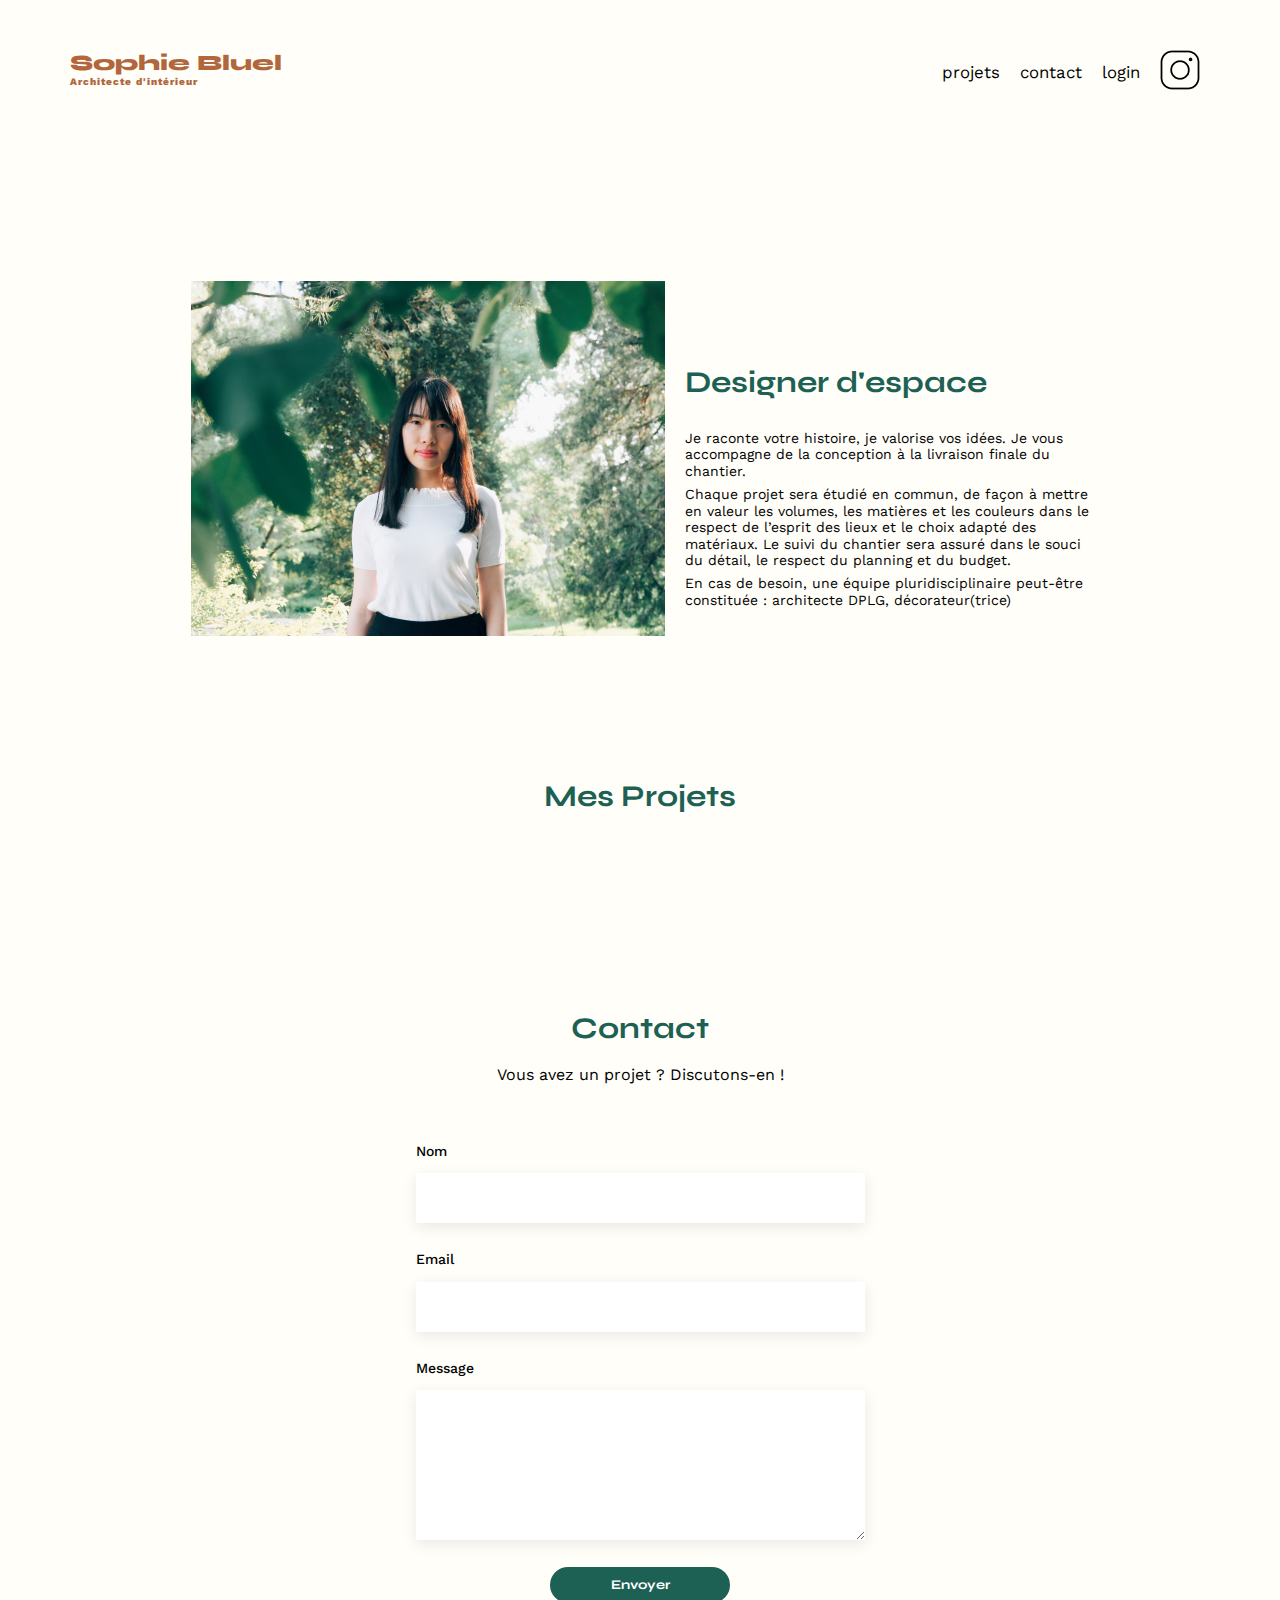
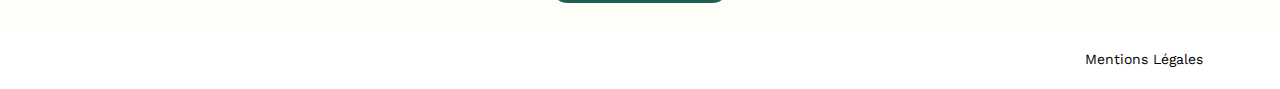
==== commit 76c26cce: "Completed login and logout functions with modal display for handling messages and errors" ====
--- a/FrontEnd/index.html
+++ b/FrontEnd/index.html
@@ -19,7 +19,7 @@
 
     <meta name="description" content="" />
     <link rel="stylesheet" href="./css/index.css" />
-    <script src="./js/app.js" defer></script>
+    <script type="module" src="./js/app.js" defer></script>
   </head>
 
   <body>
@@ -33,8 +33,8 @@
         <ul>
           <li><a href="#portfolio">projets</a></li>
           <li><a href="#contact">contact</a></li>
-          <li><a href="/login.html">login</a></li>
-          <li class="login"><a href="#">logout</a></li>
+          <li class="logout"><a href="/login.html">login</a></li>
+          <li class="login toLogout"><a href="#">logout</a></li>
           <li><img src="./assets/icons/instagram.png" alt="Instagram" /></li>
         </ul>
       </nav>
@@ -64,17 +64,17 @@
           </p>
         </article>
       </section>
+
       <section id="portfolio">
         <div class="portfolioTitle">
           <h2>Mes Projets</h2>
           <span class="material-symbols-outlined login"> edit_square </span>
           <p class="editProject login">modifier</p>
         </div>
-        <div class="filterContainer">
-        
-        </div>
+        <div class="filterContainer logout"></div>
         <div class="gallery"></div>
       </section>
+
       <section id="contact">
         <h2>Contact</h2>
         <p>Vous avez un projet ? Discutons-en !</p>
@@ -90,8 +90,6 @@
       </section>
 
       <div class="modal">
-        <!--  
-          
         <div class="showData">
           <span class="material-symbols-outlined closeIcon"> close </span>
           <h2>Galerie photo</h2>
@@ -159,34 +157,21 @@
               />
               <span class="material-symbols-outlined deleteIcon"> delete </span>
             </div>
-         
-            <div class="project">
-              <img
-                src="assets/images/villa-ferneze.png"
-                alt="Abajour Tahina"
-              />
-              <span class="material-symbols-outlined deleteIcon"> delete </span>
-            </div>
-            <div class="project">
-              <img
-                src="assets/images/la-balisiere.png"
-                alt="Abajour Tahina"
-              />
-              <span class="material-symbols-outlined deleteIcon"> delete </span>
-            </div>
-       
-         
-       
-       
-
-
+
+            <div class="project">
+              <img src="assets/images/villa-ferneze.png" alt="Abajour Tahina" />
+              <span class="material-symbols-outlined deleteIcon"> delete </span>
+            </div>
+            <div class="project">
+              <img src="assets/images/la-balisiere.png" alt="Abajour Tahina" />
+              <span class="material-symbols-outlined deleteIcon"> delete </span>
+            </div>
           </div>
           <button class="btnPrimary">Ajouter une photo</button>
-
         </div>
-        -->
 
         <!-- AJOUT PHOTO -->
+        <!-- 
         <div class="showData">
           <div class="iconContainer">
             <span class="material-symbols-outlined backIcon"> arrow_back </span>
@@ -213,7 +198,7 @@
 
           <button class="btnPrimary addPhoto">Valider</button>
         </div>
-      </div>
+      --></div>
     </main>
 
     <footer>
--- a/FrontEnd/css/index.css
+++ b/FrontEnd/css/index.css
@@ -326,6 +326,7 @@
   padding: 26px 30px;
   width: 630px;
   height: 688px;
+  max-height: 80vh;
   border-radius: 10px;
   background: #ffffff;
   display: flex;
@@ -560,5 +561,4 @@
 /*mode login*/
 .login {
   display: none;
-  display: flex;
-}
+}
